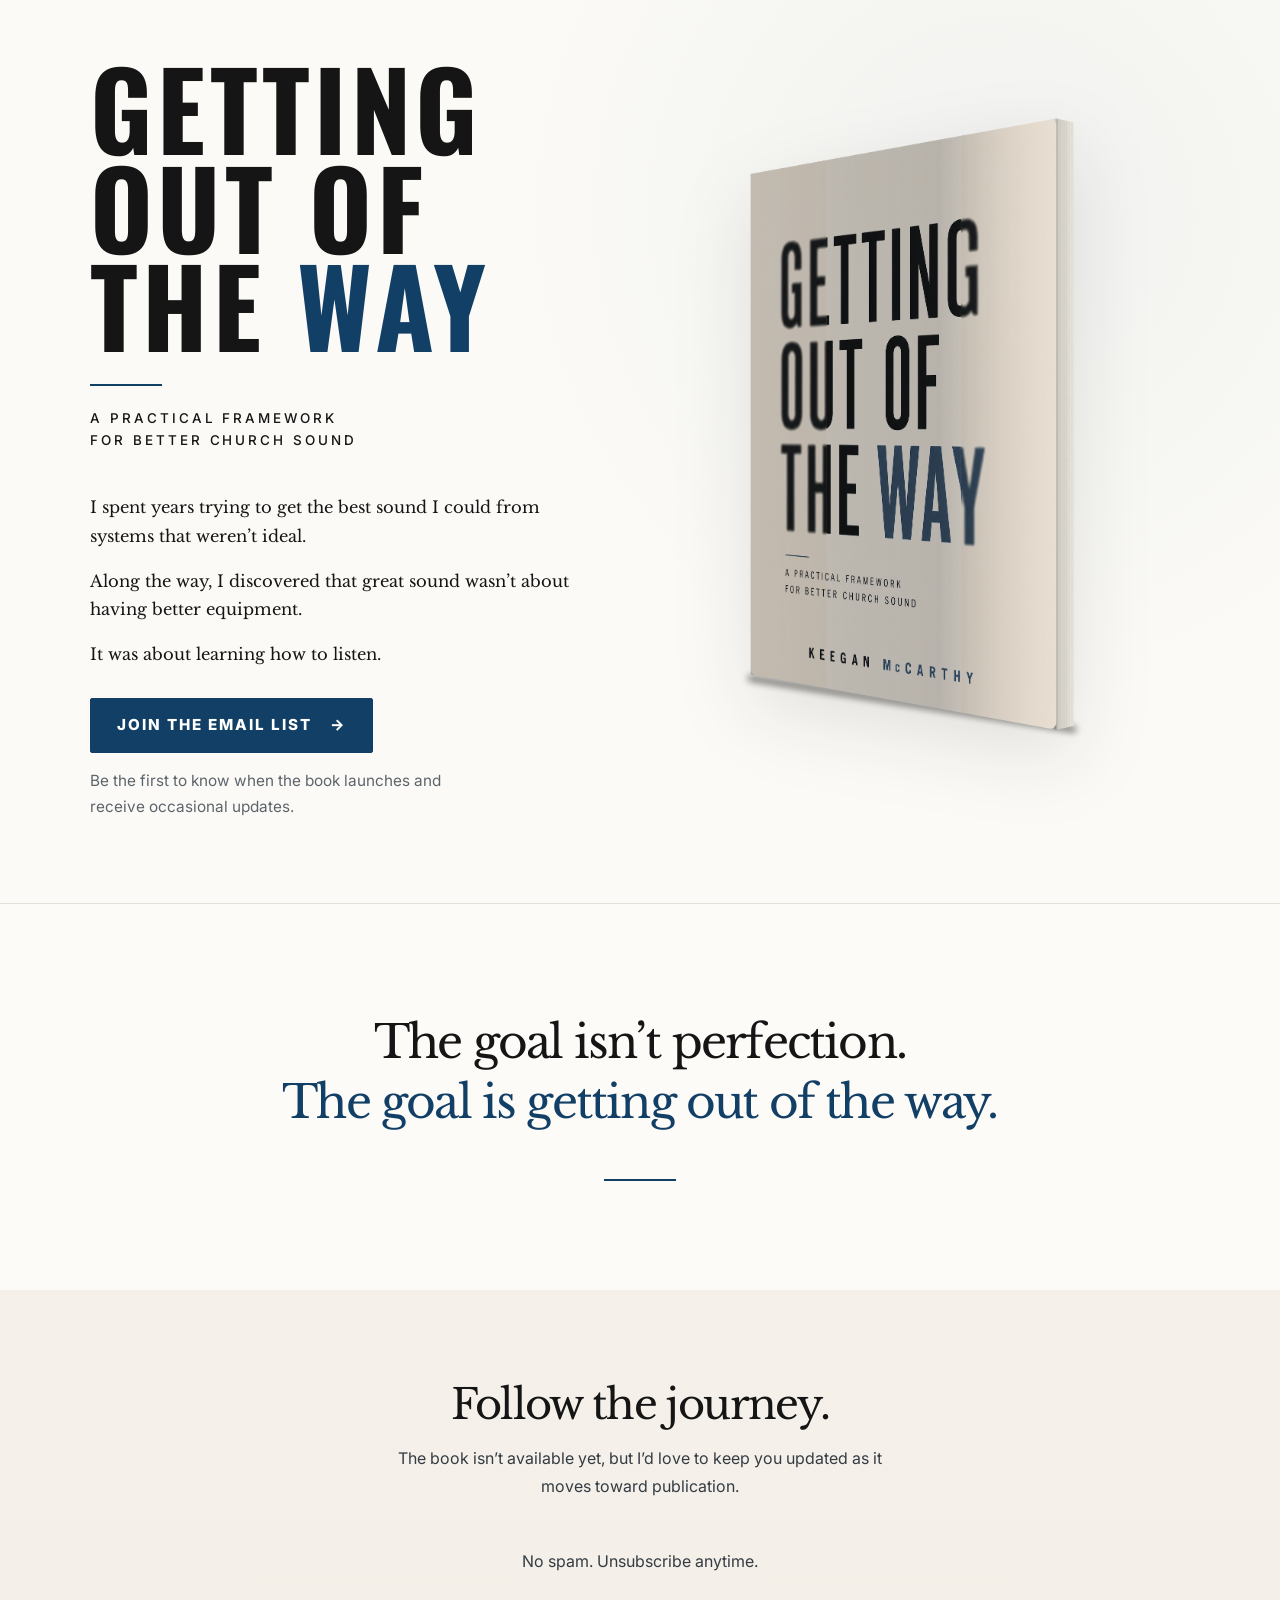
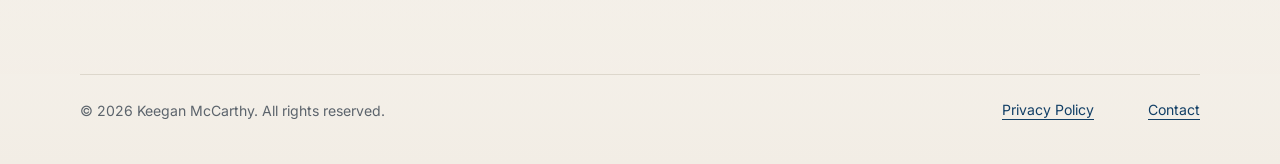
==== index.html @ 017b2c78 "new html" ====
<!DOCTYPE html>
<html lang="en">
<head>
  <meta charset="utf-8" />
  <meta name="viewport" content="width=device-width, initial-scale=1" />
  <title>Getting Out of the Way | Keegan McCarthy</title>
  <meta name="description" content="Getting Out of the Way is a practical framework for better church sound by Keegan McCarthy." />
  <meta property="og:title" content="Getting Out of the Way" />
  <meta property="og:description" content="Great sound wasn't about having better equipment. It was about learning how to listen." />
  <meta property="og:type" content="website" />
  <meta property="og:image" content="images/book.png" />
  <link rel="icon" href="images/book.png" />
  <link rel="preconnect" href="https://fonts.googleapis.com">
  <link rel="preconnect" href="https://fonts.gstatic.com" crossorigin>
  <link href="https://fonts.googleapis.com/css2?family=Inter:wght@400;500;600;700;800&family=Libre+Baskerville:ital,wght@0,400;0,700;1,400&family=Oswald:wght@500;600;700&display=swap" rel="stylesheet">
  <link rel="stylesheet" href="styles.css" />

  <!-- MailerLite Universal -->
  <script>
    (function(w,d,e,u,f,l,n){w[f]=w[f]||function(){(w[f].q=w[f].q||[])
    .push(arguments);},l=d.createElement(e),l.async=1,l.src=u,
    n=d.getElementsByTagName(e)[0],n.parentNode.insertBefore(l,n);})
    (window,document,'script','https://assets.mailerlite.com/js/universal.js','ml');
    ml('account', '2488984');
  </script>
  <!-- End MailerLite Universal -->
</head>

<body>
  <main>
    <section class="hero" aria-labelledby="site-title">
      <div class="hero-inner">
        <div class="hero-copy">
          <h1 id="site-title">
            Getting<br>
            Out of<br>
            the <span>Way</span>
          </h1>
          <div class="small-rule" aria-hidden="true"></div>
          <p class="subtitle">A practical framework<br>for better church sound</p>

          <div class="hero-story">
            <p>I spent years trying to get the best sound I could from systems that weren’t ideal.</p>
            <p>Along the way, I discovered that great sound wasn’t about having better equipment.</p>
            <p>It was about learning how to listen.</p>
          </div>

          <a class="button" href="#signup">Join the email list <span aria-hidden="true">→</span></a>
          <p class="button-note">Be the first to know when the book launches and receive occasional updates.</p>
        </div>

        <div class="hero-book">
          <img
            class="book"
            src="images/book.png"
            alt="Getting Out of the Way by Keegan McCarthy">
        </div>
      </div>
    </section>

    <section class="closing-idea" aria-labelledby="closing-title">
      <div class="closing-inner">
        <h2 id="closing-title">
          The goal isn’t perfection.<br>
          <span>The goal is getting out of the way.</span>
        </h2>
        <div class="center-rule" aria-hidden="true"></div>
      </div>
    </section>

    <section class="signup-section" id="signup" aria-labelledby="signup-title">
      <div class="signup-inner">
        <h2 id="signup-title">Follow the journey.</h2>
        <p>The book isn’t available yet, but I’d love to keep you updated as it moves toward publication.</p>

        <div class="signup-form">
          <div class="ml-embedded" data-form="kvaGo1"></div>
          <p class="signup-small">No spam. Unsubscribe anytime.</p>
        </div>
      </div>
    </section>
  </main>

  <footer class="site-footer">
    <p>&copy; 2026 Keegan McCarthy. All rights reserved.</p>
    <nav aria-label="Footer navigation">
      <a href="privacy-policy.html">Privacy Policy</a>
      <a href="mailto:hello@example.com">Contact</a>
    </nav>
  </footer>
</body>
</html>
---- styles.css ----
:root {
  --paper: #fbfaf6;
  --paper-deep: #f2ede5;
  --ink: #151515;
  --muted: #5c646c;
  --blue: #123f66;
  --blue-dark: #0b2f4f;
  --line: #d8d1c6;
}

* {
  box-sizing: border-box;
}

html {
  min-height: 100%;
  scroll-behavior: smooth;
}

body {
  margin: 0;
  min-height: 100%;
  color: var(--ink);
  background:
    radial-gradient(circle at 78% 12%, rgba(18, 63, 102, 0.045), transparent 32rem),
    linear-gradient(180deg, var(--paper) 0%, var(--paper) 72%, var(--paper-deep) 100%);
  font-family: "Inter", system-ui, -apple-system, BlinkMacSystemFont, "Segoe UI", sans-serif;
  line-height: 1.6;
}

img {
  display: block;
  max-width: 100%;
}

main {
  overflow: hidden;
}

/* Hero */

.hero {
  min-height: 92vh;
  display: flex;
  align-items: center;
  padding: clamp(34px, 4.5vw, 64px) 0 clamp(56px, 6.5vw, 92px);
}

.hero-inner {
  width: min(1100px, calc(100% - 56px));
  margin: 0 auto;
  display: grid;
  grid-template-columns: minmax(340px, 0.88fr) minmax(280px, 410px);
  align-items: center;
  gap: clamp(44px, 6.5vw, 94px);
}

.hero-copy {
  max-width: 540px;
}

.hero h1 {
  margin: 0;
  font-family: "Oswald", "Arial Narrow", Impact, sans-serif;
  font-size: clamp(4.55rem, 8.4vw, 7.35rem);
  font-weight: 700;
  line-height: 0.92;
  letter-spacing: 0.04em;
  text-transform: uppercase;
}

.hero h1 span {
  color: var(--blue);
}

.small-rule,
.center-rule {
  width: 72px;
  height: 2px;
  background: var(--blue);
}

.small-rule {
  margin: clamp(22px, 2.4vw, 30px) 0 22px;
}

.subtitle {
  margin: 0;
  color: var(--ink);
  font-size: clamp(0.84rem, 1.05vw, 1rem);
  font-weight: 500;
  letter-spacing: 0.22em;
  line-height: 1.6;
  text-transform: uppercase;
}

.hero-story {
  max-width: 500px;
  margin-top: clamp(28px, 3.4vw, 42px);
  font-family: "Libre Baskerville", Georgia, serif;
  font-size: clamp(1rem, 1.28vw, 1.18rem);
  line-height: 1.72;
}

.hero-story p {
  margin: 0 0 17px;
}

.hero-story p:last-child {
  margin-bottom: 0;
}

.button {
  width: fit-content;
  min-width: 280px;
  margin-top: clamp(22px, 2.4vw, 30px);
  display: inline-flex;
  align-items: center;
  justify-content: center;
  gap: 18px;
  padding: 14px 26px;
  background: var(--blue);
  color: #fff;
  border: 1px solid var(--blue);
  border-radius: 2px;
  font-size: 0.95rem;
  font-weight: 800;
  letter-spacing: 0.13em;
  text-decoration: none;
  text-transform: uppercase;
  transition: background 0.18s ease, color 0.18s ease, transform 0.18s ease;
}

.button:hover {
  background: var(--blue-dark);
  transform: translateY(-1px);
}

.button-note {
  max-width: 390px;
  margin: 15px 0 0;
  color: var(--muted);
  font-size: 0.96rem;
  line-height: 1.7;
}

.hero-book {
  justify-self: center;
  align-self: center;
  width: min(36vw, 390px);
  transform: translateY(-10px);
}

.book {
  width: 100%;
  height: auto;
  filter: drop-shadow(0 28px 38px rgba(20, 20, 20, 0.105));
  transition: transform 0.45s ease, filter 0.45s ease;
}

.book:hover {
  transform: translateY(-4px);
  filter: drop-shadow(0 34px 46px rgba(20, 20, 20, 0.13));
}

/* Closing Idea */

.closing-idea {
  padding: clamp(74px, 8.5vw, 120px) 24px clamp(74px, 8.5vw, 112px);
  border-top: 1px solid rgba(216, 209, 198, 0.65);
  background: rgba(255, 255, 255, 0.18);
}

.closing-inner {
  width: min(920px, 100%);
  margin: 0 auto;
  text-align: center;
}

.closing-idea h2 {
  margin: 0;
  font-family: "Libre Baskerville", Georgia, serif;
  font-size: clamp(1.95rem, 3.55vw, 3.2rem);
  font-weight: 400;
  line-height: 1.32;
  letter-spacing: -0.04em;
}

.closing-idea h2 span {
  color: var(--blue);
}

.closing-idea .center-rule {
  margin: clamp(32px, 4vw, 46px) auto 0;
}

/* Signup Section */

.signup-section {
  padding: clamp(58px, 7vw, 92px) 24px clamp(44px, 6vw, 72px);
  background: linear-gradient(180deg, rgba(243, 238, 230, 0.78), rgba(243, 238, 230, 0.48));
}

.signup-inner {
  width: min(660px, 100%);
  margin: 0 auto;
  text-align: center;
}

.signup-section h2 {
  margin: 0 0 14px;
  font-family: "Libre Baskerville", Georgia, serif;
  font-size: clamp(2rem, 3.25vw, 2.75rem);
  font-weight: 400;
  line-height: 1.25;
  letter-spacing: -0.04em;
}

.signup-section p {
  max-width: 500px;
  margin: 0 auto 26px;
  color: #333b43;
  font-size: clamp(1rem, 1.25vw, 1.08rem);
  line-height: 1.72;
}

/* Signup Form */

.signup-form {
  max-width: 620px;
  margin: 3rem auto 0;
}

.signup-form form {
  display: flex;
  flex-direction: column;
  gap: 0;
}

.signup-form input[type="email"] {
  width: 100%;
  height: 68px;
  padding: 0 1.5rem;
  font-family: "Inter", sans-serif;
  font-size: 1.15rem;
  color: #1a1a1a;
  background: #fff;
  border: 1px solid #d7d2ca;
  border-bottom: none;
  border-radius: 8px 8px 0 0;
  outline: none;
  transition: border-color 0.2s ease, box-shadow 0.2s ease;
}

.signup-form input[type="email"]::placeholder {
  color: #9a9a9a;
}

.signup-form input[type="email"]:focus {
  border-color: var(--blue);
  box-shadow: 0 0 0 3px rgba(18, 63, 102, 0.12);
}

.signup-form button {
  width: 100%;
  height: 64px;
  background: var(--blue);
  color: #fff;
  border: 1px solid var(--blue);
  border-radius: 0 0 8px 8px;
  font-family: "Inter", sans-serif;
  font-size: 1.05rem;
  font-weight: 700;
  letter-spacing: 0.02em;
  cursor: pointer;
  transition: background 0.2s ease, border-color 0.2s ease, transform 0.15s ease;
}

.signup-form button:hover {
  background: var(--blue-dark);
  border-color: var(--blue-dark);
  transform: translateY(-1px);
}

.signup-form button:active {
  transform: translateY(0);
}

.signup-small {
  margin-top: 1.4rem;
  font-family: "Inter", sans-serif;
  font-size: 0.95rem;
  color: var(--muted);
  text-align: center;
}

/* Footer */

.site-footer {
  width: min(1120px, calc(100% - 48px));
  margin: 0 auto;
  padding: 24px 0 42px;
  display: flex;
  justify-content: space-between;
  gap: 28px;
  border-top: 1px solid rgba(216, 209, 198, 0.8);
  color: var(--muted);
}

.site-footer p {
  margin: 0;
  font-size: 0.88rem;
  line-height: 1.65;
}

.site-footer nav {
  display: flex;
  gap: clamp(24px, 5vw, 54px);
  align-items: center;
}

.site-footer a {
  color: var(--blue);
  font-size: 0.88rem;
  text-underline-offset: 4px;
}

.site-footer a:hover {
  color: var(--blue-dark);
}

/* Privacy Policy */

.policy-page {
  padding: clamp(50px, 8vw, 96px) 24px;
}

.policy-content {
  width: min(720px, 100%);
  margin: 0 auto;
}

.policy-content h1 {
  font-family: "Libre Baskerville", Georgia, serif;
  font-weight: 400;
  font-size: clamp(2.4rem, 5vw, 4rem);
  letter-spacing: -0.05em;
}

.policy-content p {
  color: #252b31;
  font-size: 1rem;
  line-height: 1.78;
}

.policy-content a {
  color: var(--blue);
}

/* Responsive */

@media (max-width: 900px) {
  .hero {
    min-height: auto;
    align-items: start;
    padding-bottom: 70px;
  }

  .hero-inner {
    grid-template-columns: 1fr;
    gap: 38px;
  }

  .hero-book {
    justify-self: start;
    width: min(72vw, 360px);
    order: -1;
    transform: none;
  }

  .hero h1 {
    font-size: clamp(4rem, 14vw, 6.2rem);
  }

  .hero-story {
    max-width: 620px;
  }

  .button {
    min-width: 260px;
  }
}

@media (max-width: 680px) {
  .hero-inner,
  .site-footer {
    width: min(100% - 32px, 620px);
  }

  .hero {
    padding-top: 30px;
    padding-bottom: 62px;
  }

  .hero h1 {
    letter-spacing: 0.025em;
  }

  .subtitle {
    letter-spacing: 0.17em;
  }

  .hero-story {
    font-size: 1rem;
    line-height: 1.68;
  }

  .button {
    width: 100%;
    min-width: 0;
  }

  .button-note {
    max-width: none;
  }

  .closing-idea,
  .signup-section {
    padding-left: 18px;
    padding-right: 18px;
  }

  .signup-form {
    max-width: 100%;
  }

  .signup-form input[type="email"] {
    height: 64px;
    font-size: 1rem;
  }

  .signup-form button {
    height: 62px;
    font-size: 0.98rem;
  }

  .site-footer {
    flex-direction: column;
    gap: 16px;
  }

  .site-footer nav {
    justify-content: flex-start;
  }
}

.signup-form button:disabled {
  opacity: 0.75;
  cursor: wait;
}

.signup-success {
  padding: 2rem;
  background: #fff;
  border: 1px solid #d7d2ca;
  border-radius: 8px;
}

.signup-success h3 {
  margin: 0 0 0.75rem;
  font-family: "Libre Baskerville", Georgia, serif;
  font-size: 1.6rem;
  font-weight: 400;
  color: var(--blue);
}

.signup-success p {
  margin: 0;
  color: var(--muted);
}
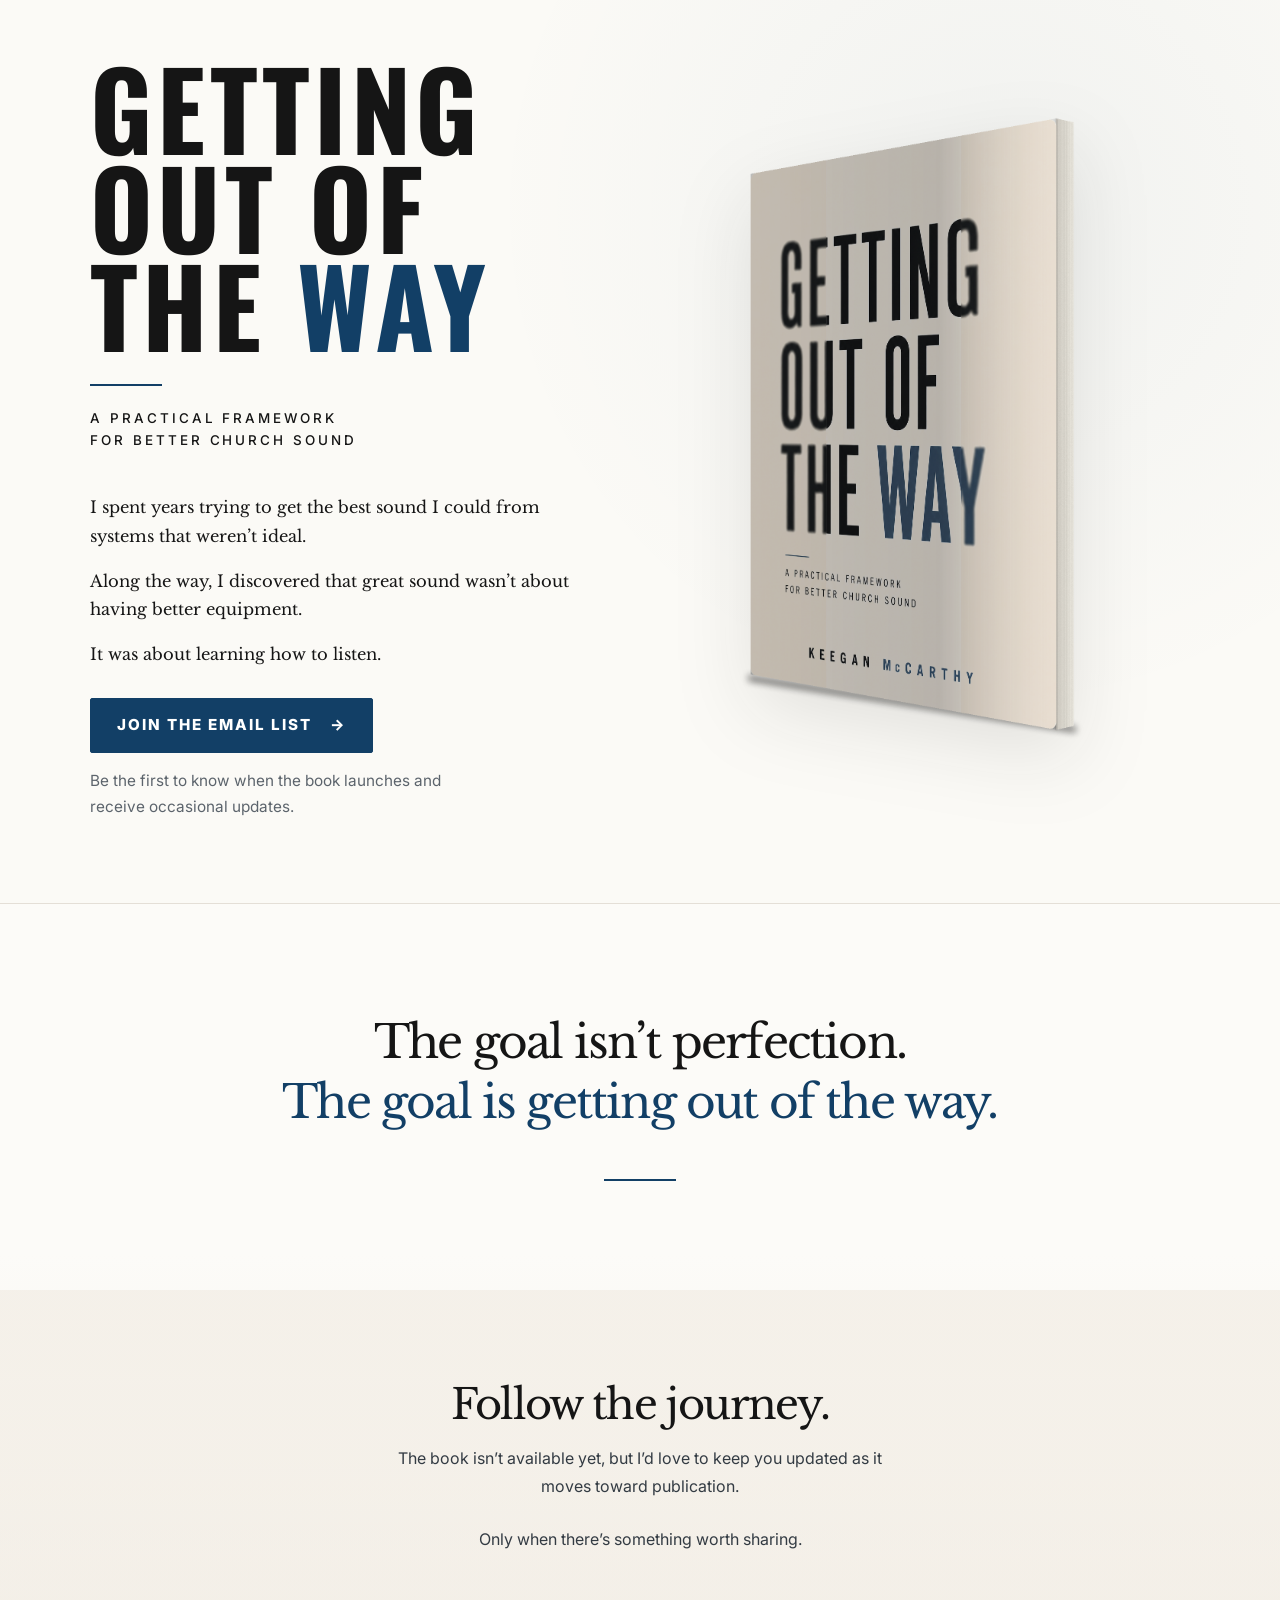
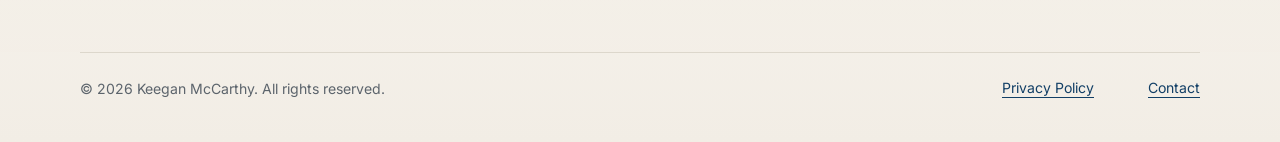
==== commit 3d3ddd6a: "new form text below" ====
--- a/index.html
+++ b/index.html
@@ -75,7 +75,7 @@
 
         <div class="signup-form">
           <div class="ml-embedded" data-form="kvaGo1"></div>
-          <p class="signup-small">No spam. Unsubscribe anytime.</p>
+          <p class="signup-small">Only when there’s something worth sharing.</p>
         </div>
       </div>
     </section>
--- a/styles.css
+++ b/styles.css
@@ -477,4 +477,49 @@
 .signup-success p {
   margin: 0;
   color: var(--muted);
+}
+
+/* Clean up MailerLite embed */
+.signup-form .ml-form-embedWrapper {
+  background: transparent !important;
+  padding: 0 !important;
+  max-width: 100% !important;
+  box-shadow: none !important;
+}
+
+.signup-form .ml-form-embedContent {
+  display: none !important;
+}
+
+.signup-form .ml-form-formContent {
+  margin: 0 !important;
+}
+
+.signup-form .ml-form-fieldRow {
+  margin: 0 !important;
+}
+
+.signup-form input {
+  height: 68px !important;
+  border-radius: 8px 8px 0 0 !important;
+  border: 1px solid #d7d2ca !important;
+  border-bottom: none !important;
+  font-size: 1.15rem !important;
+}
+
+.signup-form .ml-form-embedSubmit {
+  margin: 0 !important;
+}
+
+.signup-form .ml-form-embedSubmit button {
+  height: 64px !important;
+  border-radius: 0 0 8px 8px !important;
+  background: #123f66 !important;
+  border-color: #123f66 !important;
+  font-weight: 700 !important;
+}
+
+.signup-form {
+  max-width: 720px;
+  margin: 0 auto;
 }
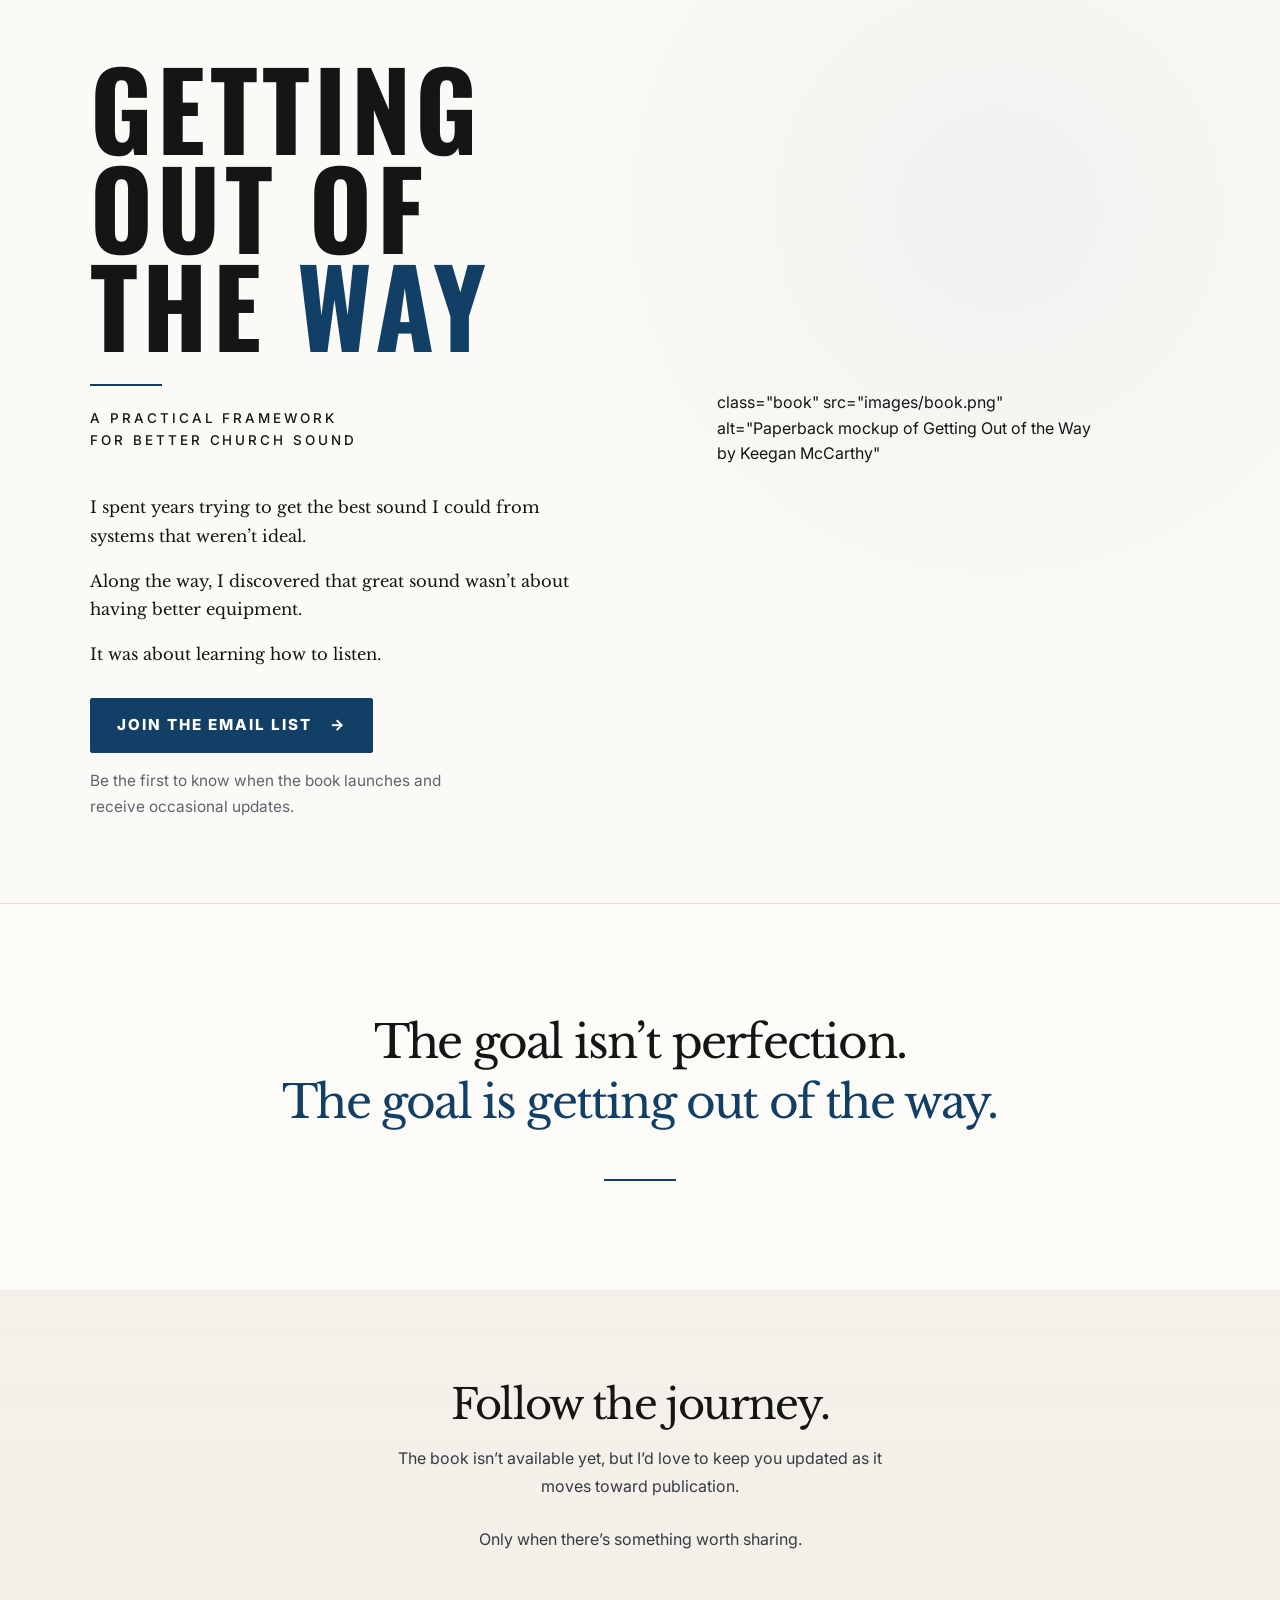
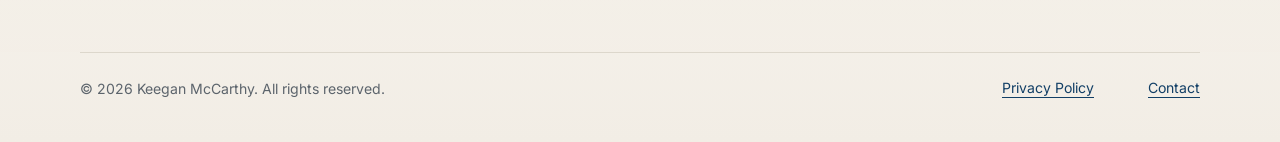
==== commit 04f68da7: "SEO improvements" ====
--- a/index.html
+++ b/index.html
@@ -3,13 +3,45 @@
 <head>
   <meta charset="utf-8" />
   <meta name="viewport" content="width=device-width, initial-scale=1" />
-  <title>Getting Out of the Way | Keegan McCarthy</title>
-  <meta name="description" content="Getting Out of the Way is a practical framework for better church sound by Keegan McCarthy." />
+
+  <title>Getting Out of the Way | A Practical Framework for Better Church Sound</title>
+  <meta name="description" content="Getting Out of the Way by Keegan McCarthy is a practical book for church sound volunteers, worship leaders, and production teams learning how to listen and mix with clarity." />
+
+  <link rel="canonical" href="https://gettingoutofthewaybook.com/" />
+
+  <meta property="og:site_name" content="Getting Out of the Way" />
   <meta property="og:title" content="Getting Out of the Way" />
-  <meta property="og:description" content="Great sound wasn't about having better equipment. It was about learning how to listen." />
-  <meta property="og:type" content="website" />
-  <meta property="og:image" content="images/book.png" />
+  <meta property="og:description" content="A practical framework for better church sound—built around learning how to listen." />
+  <meta property="og:type" content="book" />
+  <meta property="og:url" content="https://gettingoutofthewaybook.com/" />
+  <meta property="og:image" content="https://gettingoutofthewaybook.com/images/book.png" />
+  <meta property="og:image:alt" content="Cover of Getting Out of the Way by Keegan McCarthy" />
+
+  <meta name="twitter:card" content="summary_large_image" />
+  <meta name="twitter:title" content="Getting Out of the Way" />
+  <meta name="twitter:description" content="A practical framework for better church sound—built around learning how to listen." />
+  <meta name="twitter:image" content="https://gettingoutofthewaybook.com/images/book.png" />
+
   <link rel="icon" href="images/book.png" />
+
+  <script type="application/ld+json">
+  {
+    "@context": "https://schema.org",
+    "@type": "Book",
+    "name": "Getting Out of the Way",
+    "subtitle": "A Practical Framework for Better Church Sound",
+    "author": {
+      "@type": "Person",
+      "name": "Keegan McCarthy"
+    },
+    "description": "Getting Out of the Way is a practical framework for church sound volunteers, worship leaders, and production teams learning how to listen, mix with clarity, and serve their church with better sound.",
+    "url": "https://gettingoutofthewaybook.com/",
+    "image": "https://gettingoutofthewaybook.com/images/book.png",
+    "inLanguage": "en",
+    "bookFormat": "https://schema.org/Paperback"
+  }
+  </script>
+
   <link rel="preconnect" href="https://fonts.googleapis.com">
   <link rel="preconnect" href="https://fonts.gstatic.com" crossorigin>
   <link href="https://fonts.googleapis.com/css2?family=Inter:wght@400;500;600;700;800&family=Libre+Baskerville:ital,wght@0,400;0,700;1,400&family=Oswald:wght@500;600;700&display=swap" rel="stylesheet">
@@ -50,10 +82,10 @@
         </div>
 
         <div class="hero-book">
-          <img
+          <img>
             class="book"
             src="images/book.png"
-            alt="Getting Out of the Way by Keegan McCarthy">
+            alt="Paperback mockup of Getting Out of the Way by Keegan McCarthy"
         </div>
       </div>
     </section>
--- a/styles.css
+++ b/styles.css
@@ -154,13 +154,11 @@
 .book {
   width: 100%;
   height: auto;
-  filter: drop-shadow(0 28px 38px rgba(20, 20, 20, 0.105));
-  transition: transform 0.45s ease, filter 0.45s ease;
-}
-
-.book:hover {
-  transform: translateY(-4px);
-  filter: drop-shadow(0 34px 46px rgba(20, 20, 20, 0.13));
+  transition: transform 0.45s ease;
+}
+
+.hero-book:hover .book {
+  transform: translateY(-8px);
 }
 
 /* Closing Idea */
@@ -480,6 +478,7 @@
 }
 
 /* Clean up MailerLite embed */
+
 .signup-form .ml-form-embedWrapper {
   background: transparent !important;
   padding: 0 !important;
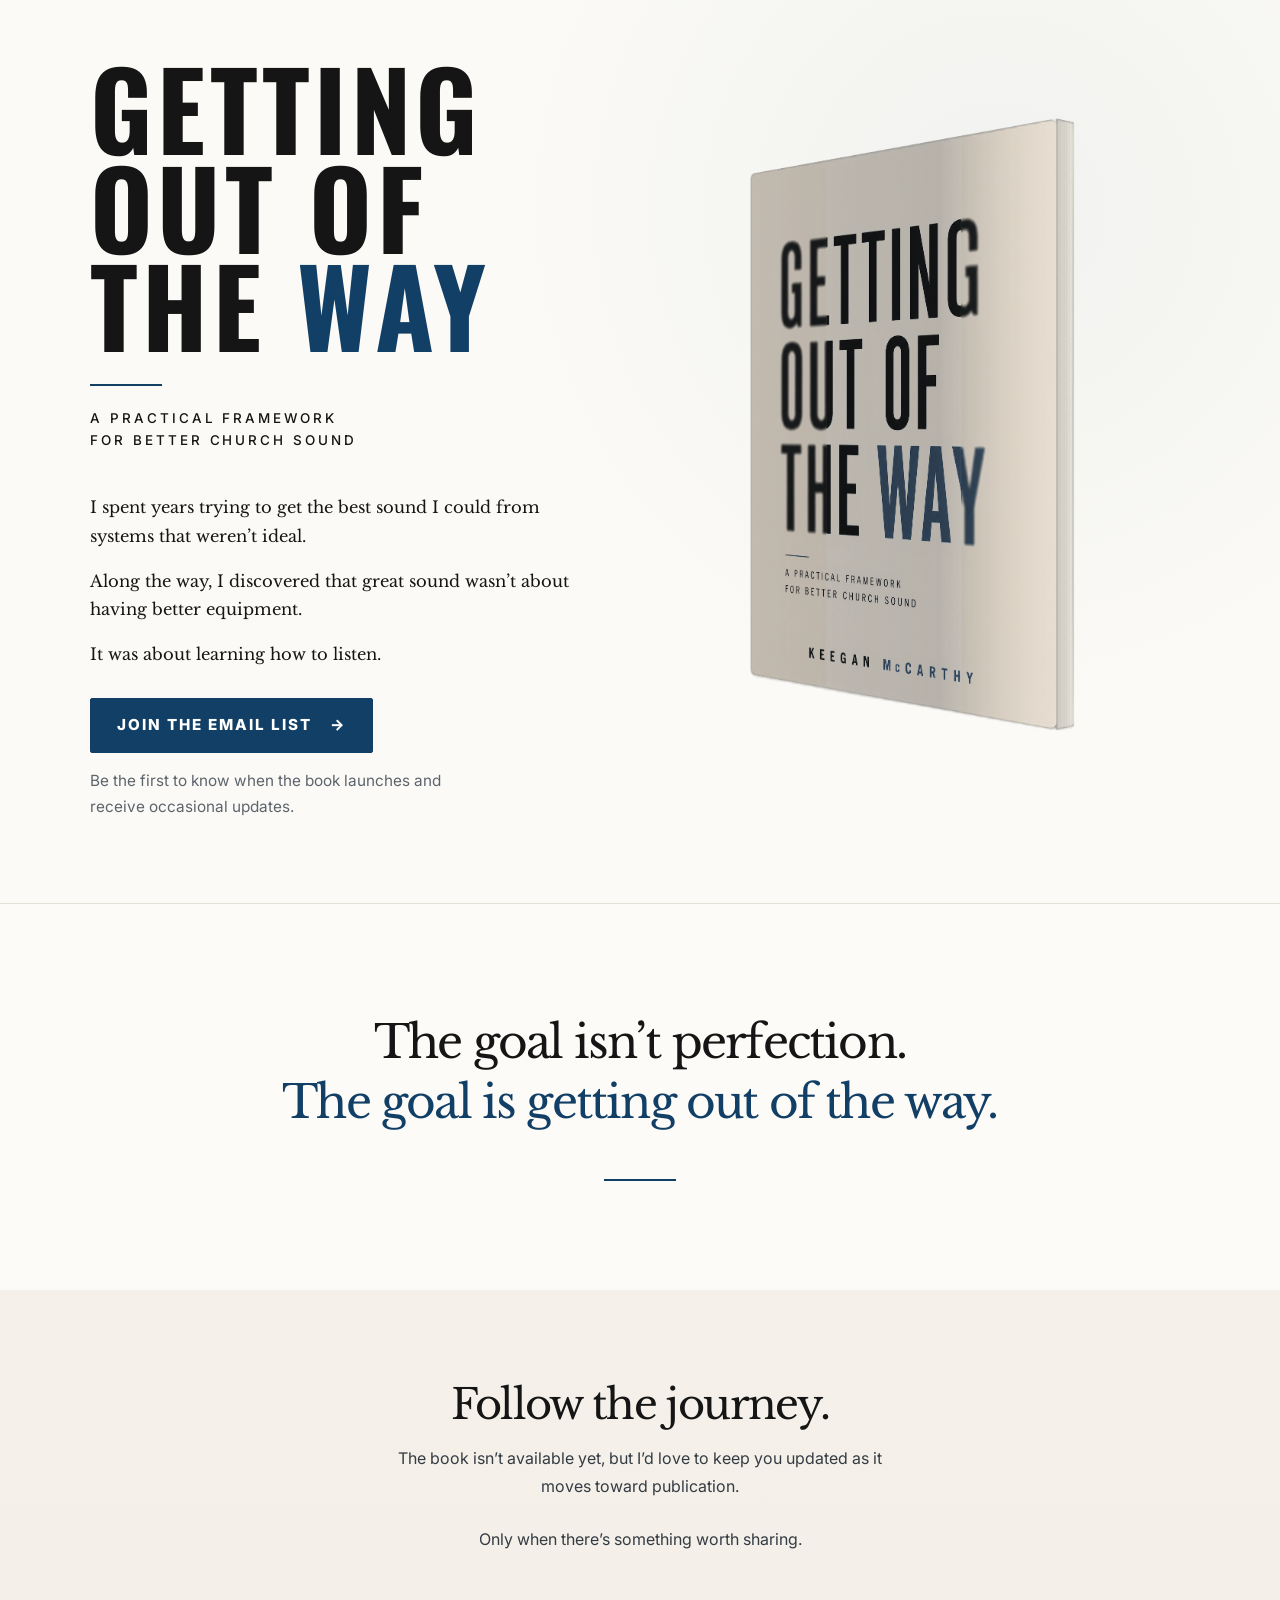
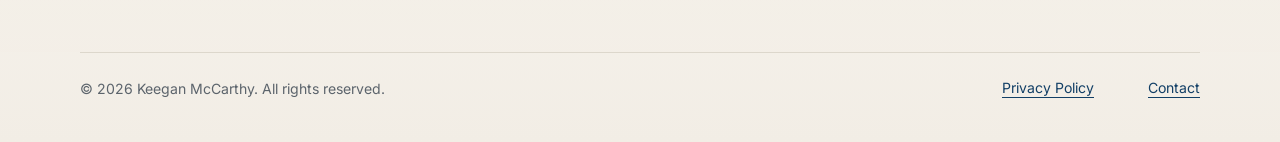
==== commit 419b2744: "image" ====
--- a/index.html
+++ b/index.html
@@ -82,10 +82,10 @@
         </div>
 
         <div class="hero-book">
-          <img>
+          <img
             class="book"
             src="images/book.png"
-            alt="Paperback mockup of Getting Out of the Way by Keegan McCarthy"
+            alt="Paperback mockup of Getting Out of the Way by Keegan McCarthy">
         </div>
       </div>
     </section>
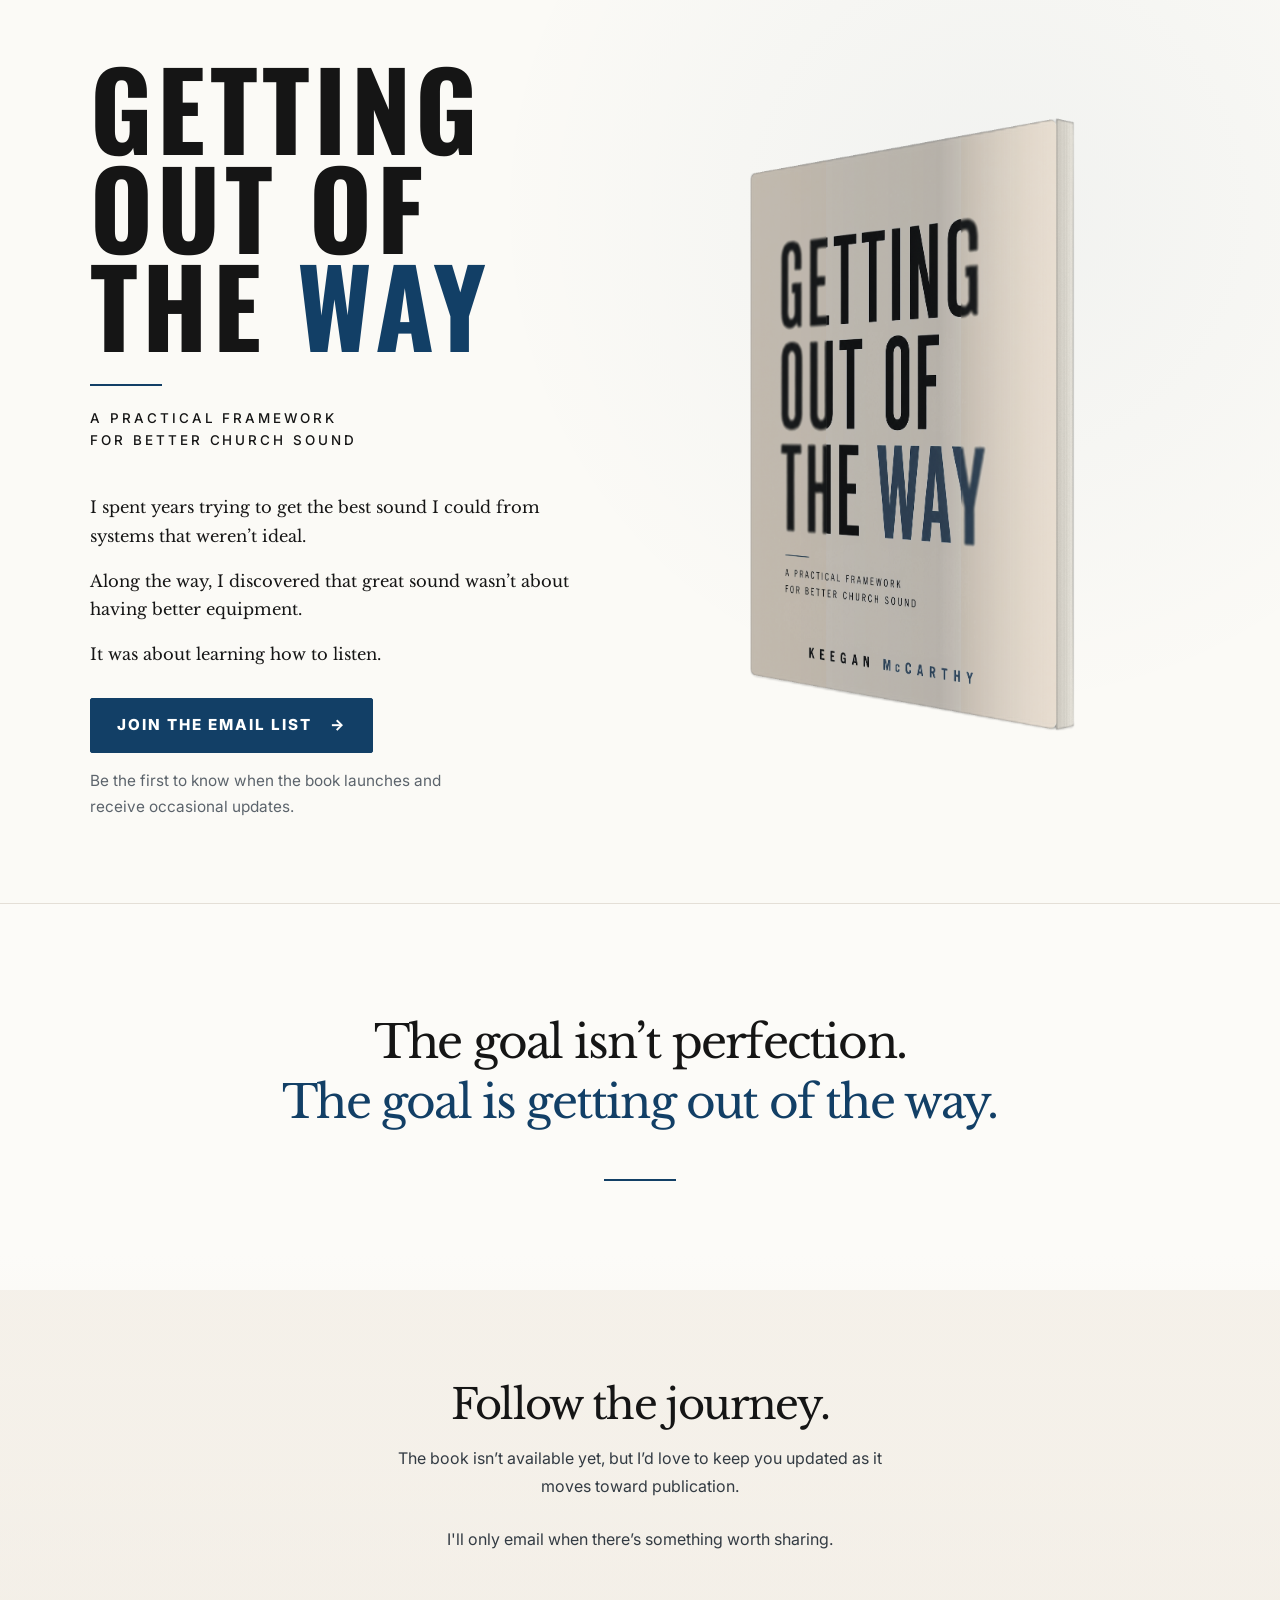
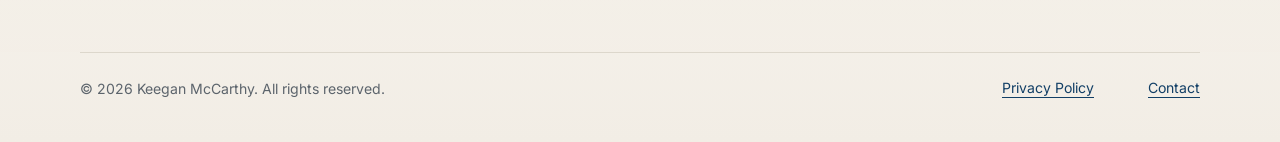
==== commit d2c232b6: "editing email disclaimer" ====
--- a/index.html
+++ b/index.html
@@ -107,7 +107,7 @@
 
         <div class="signup-form">
           <div class="ml-embedded" data-form="kvaGo1"></div>
-          <p class="signup-small">Only when there’s something worth sharing.</p>
+          <p class="signup-small">I'll only email when there’s something worth sharing.</p>
         </div>
       </div>
     </section>
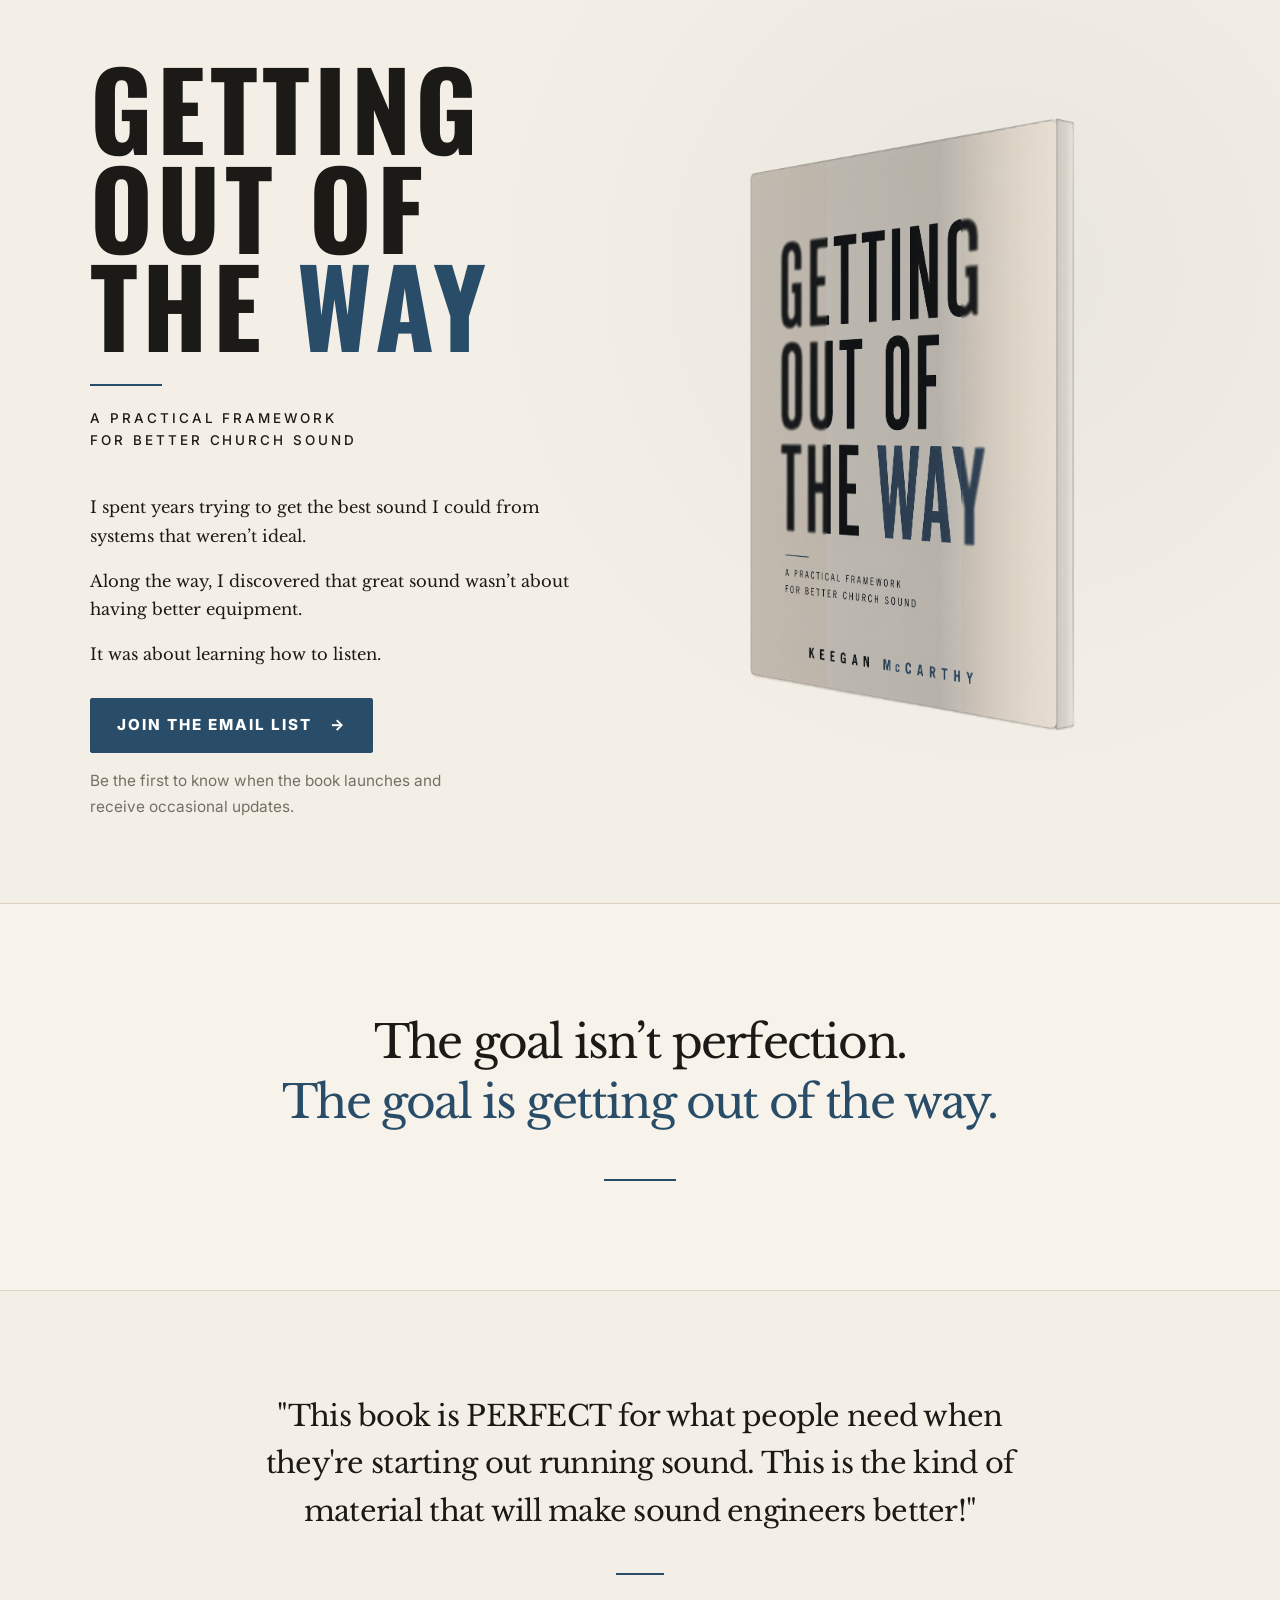
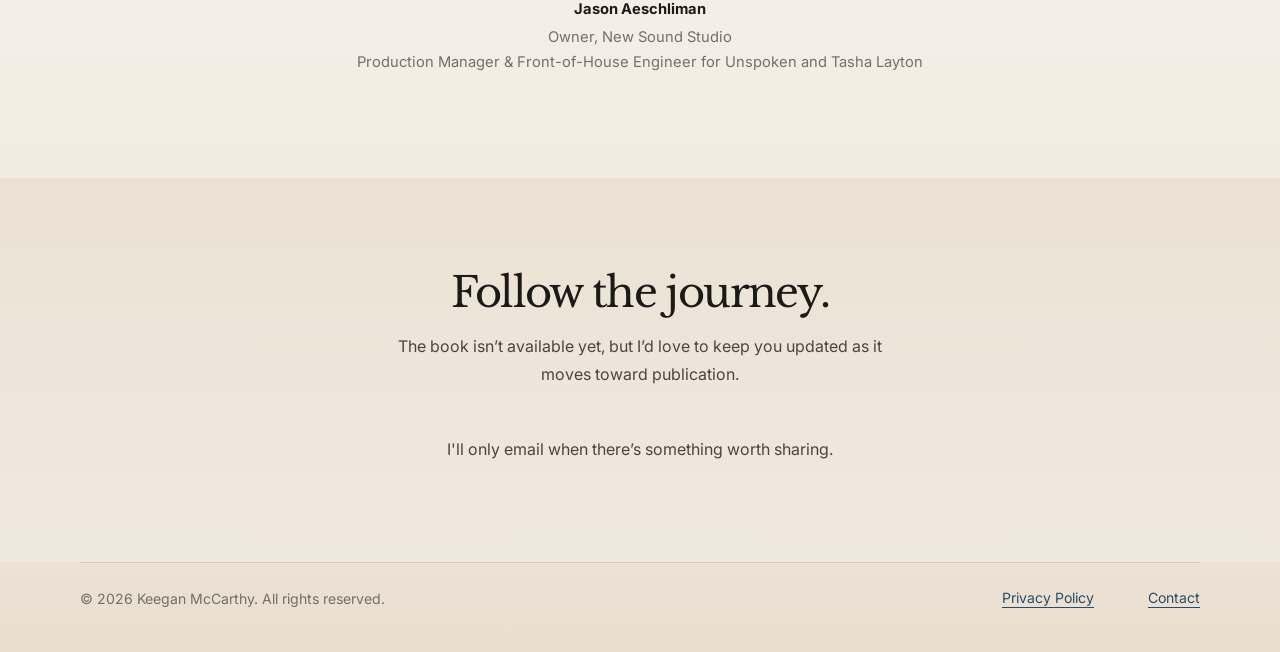
==== commit ad34e37c: "add testimonial section" ====
--- a/index.html
+++ b/index.html
@@ -100,6 +100,19 @@
       </div>
     </section>
 
+    <section class="testimonial-section" aria-label="Endorsement">
+      <figure class="testimonial">
+        <blockquote>
+          <p>&quot;This book is PERFECT for what people need when they're starting out running sound. This is the kind of material that will make sound engineers better!&quot;</p>
+        </blockquote>
+        <figcaption>
+          <cite>Jason Aeschliman</cite>
+          <span>Owner, New Sound Studio</span>
+          <span>Production Manager &amp; Front-of-House Engineer for Unspoken and Tasha Layton</span>
+        </figcaption>
+      </figure>
+    </section>
+
     <section class="signup-section" id="signup" aria-labelledby="signup-title">
       <div class="signup-inner">
         <h2 id="signup-title">Follow the journey.</h2>
@@ -121,4 +134,4 @@
     </nav>
   </footer>
 </body>
-</html>+</html>
--- a/styles.css
+++ b/styles.css
@@ -1,11 +1,11 @@
 :root {
-  --paper: #fbfaf6;
-  --paper-deep: #f2ede5;
-  --ink: #151515;
-  --muted: #5c646c;
-  --blue: #123f66;
-  --blue-dark: #0b2f4f;
-  --line: #d8d1c6;
+  --paper: #f4efe6;
+  --paper-deep: #e9dfd1;
+  --ink: #1c1a17;
+  --muted: #756f66;
+  --blue: #294d68;
+  --blue-dark: #1f3b50;
+  --line: #d6c7b5;
 }
 
 * {
@@ -22,7 +22,7 @@
   min-height: 100%;
   color: var(--ink);
   background:
-    radial-gradient(circle at 78% 12%, rgba(18, 63, 102, 0.045), transparent 32rem),
+    radial-gradient(circle at 78% 12%, rgba(41, 77, 104, 0.055), transparent 32rem),
     linear-gradient(180deg, var(--paper) 0%, var(--paper) 72%, var(--paper-deep) 100%);
   font-family: "Inter", system-ui, -apple-system, BlinkMacSystemFont, "Segoe UI", sans-serif;
   line-height: 1.6;
@@ -165,8 +165,8 @@
 
 .closing-idea {
   padding: clamp(74px, 8.5vw, 120px) 24px clamp(74px, 8.5vw, 112px);
-  border-top: 1px solid rgba(216, 209, 198, 0.65);
-  background: rgba(255, 255, 255, 0.18);
+  border-top: 1px solid rgba(214, 199, 181, 0.72);
+  background: rgba(255, 252, 247, 0.24);
 }
 
 .closing-inner {
@@ -192,11 +192,65 @@
   margin: clamp(32px, 4vw, 46px) auto 0;
 }
 
+/* Testimonial */
+
+.testimonial-section {
+  padding: clamp(64px, 8vw, 104px) 24px;
+  border-top: 1px solid rgba(214, 199, 181, 0.72);
+}
+
+.testimonial {
+  width: min(780px, 100%);
+  margin: 0 auto;
+  text-align: center;
+}
+
+.testimonial blockquote {
+  margin: 0;
+}
+
+.testimonial blockquote p {
+  margin: 0;
+  font-family: "Libre Baskerville", Georgia, serif;
+  font-size: clamp(1.3rem, 2.25vw, 1.85rem);
+  font-weight: 400;
+  line-height: 1.65;
+  letter-spacing: -0.025em;
+}
+
+.testimonial figcaption {
+  margin-top: clamp(28px, 3.5vw, 38px);
+  color: var(--muted);
+  font-size: 0.92rem;
+  line-height: 1.7;
+}
+
+.testimonial figcaption::before {
+  content: "";
+  display: block;
+  width: 48px;
+  height: 2px;
+  margin: 0 auto 22px;
+  background: var(--blue);
+}
+
+.testimonial cite,
+.testimonial figcaption span {
+  display: block;
+}
+
+.testimonial cite {
+  margin-bottom: 3px;
+  color: var(--ink);
+  font-style: normal;
+  font-weight: 700;
+}
+
 /* Signup Section */
 
 .signup-section {
   padding: clamp(58px, 7vw, 92px) 24px clamp(44px, 6vw, 72px);
-  background: linear-gradient(180deg, rgba(243, 238, 230, 0.78), rgba(243, 238, 230, 0.48));
+  background: linear-gradient(180deg, rgba(233, 223, 209, 0.82), rgba(244, 239, 230, 0.52));
 }
 
 .signup-inner {
@@ -217,7 +271,7 @@
 .signup-section p {
   max-width: 500px;
   margin: 0 auto 26px;
-  color: #333b43;
+  color: #4b453e;
   font-size: clamp(1rem, 1.25vw, 1.08rem);
   line-height: 1.72;
 }
@@ -241,9 +295,9 @@
   padding: 0 1.5rem;
   font-family: "Inter", sans-serif;
   font-size: 1.15rem;
-  color: #1a1a1a;
-  background: #fff;
-  border: 1px solid #d7d2ca;
+  color: var(--ink);
+  background: #fffcf7;
+  border: 1px solid var(--line);
   border-bottom: none;
   border-radius: 8px 8px 0 0;
   outline: none;
@@ -251,12 +305,12 @@
 }
 
 .signup-form input[type="email"]::placeholder {
-  color: #9a9a9a;
+  color: #91887d;
 }
 
 .signup-form input[type="email"]:focus {
   border-color: var(--blue);
-  box-shadow: 0 0 0 3px rgba(18, 63, 102, 0.12);
+  box-shadow: 0 0 0 3px rgba(41, 77, 104, 0.14);
 }
 
 .signup-form button {
@@ -301,7 +355,7 @@
   display: flex;
   justify-content: space-between;
   gap: 28px;
-  border-top: 1px solid rgba(216, 209, 198, 0.8);
+  border-top: 1px solid rgba(214, 199, 181, 0.86);
   color: var(--muted);
 }
 
@@ -346,7 +400,7 @@
 }
 
 .policy-content p {
-  color: #252b31;
+  color: #3d3934;
   font-size: 1rem;
   line-height: 1.78;
 }
@@ -423,11 +477,16 @@
   }
 
   .closing-idea,
+  .testimonial-section,
   .signup-section {
     padding-left: 18px;
     padding-right: 18px;
   }
 
+  .testimonial blockquote p {
+    line-height: 1.55;
+  }
+
   .signup-form {
     max-width: 100%;
   }
@@ -459,8 +518,8 @@
 
 .signup-success {
   padding: 2rem;
-  background: #fff;
-  border: 1px solid #d7d2ca;
+  background: #fffcf7;
+  border: 1px solid var(--line);
   border-radius: 8px;
 }
 
@@ -501,7 +560,7 @@
 .signup-form input {
   height: 68px !important;
   border-radius: 8px 8px 0 0 !important;
-  border: 1px solid #d7d2ca !important;
+  border: 1px solid var(--line) !important;
   border-bottom: none !important;
   font-size: 1.15rem !important;
 }
@@ -513,12 +572,7 @@
 .signup-form .ml-form-embedSubmit button {
   height: 64px !important;
   border-radius: 0 0 8px 8px !important;
-  background: #123f66 !important;
-  border-color: #123f66 !important;
+  background: var(--blue) !important;
+  border-color: var(--blue) !important;
   font-weight: 700 !important;
 }
-
-.signup-form {
-  max-width: 720px;
-  margin: 0 auto;
-}
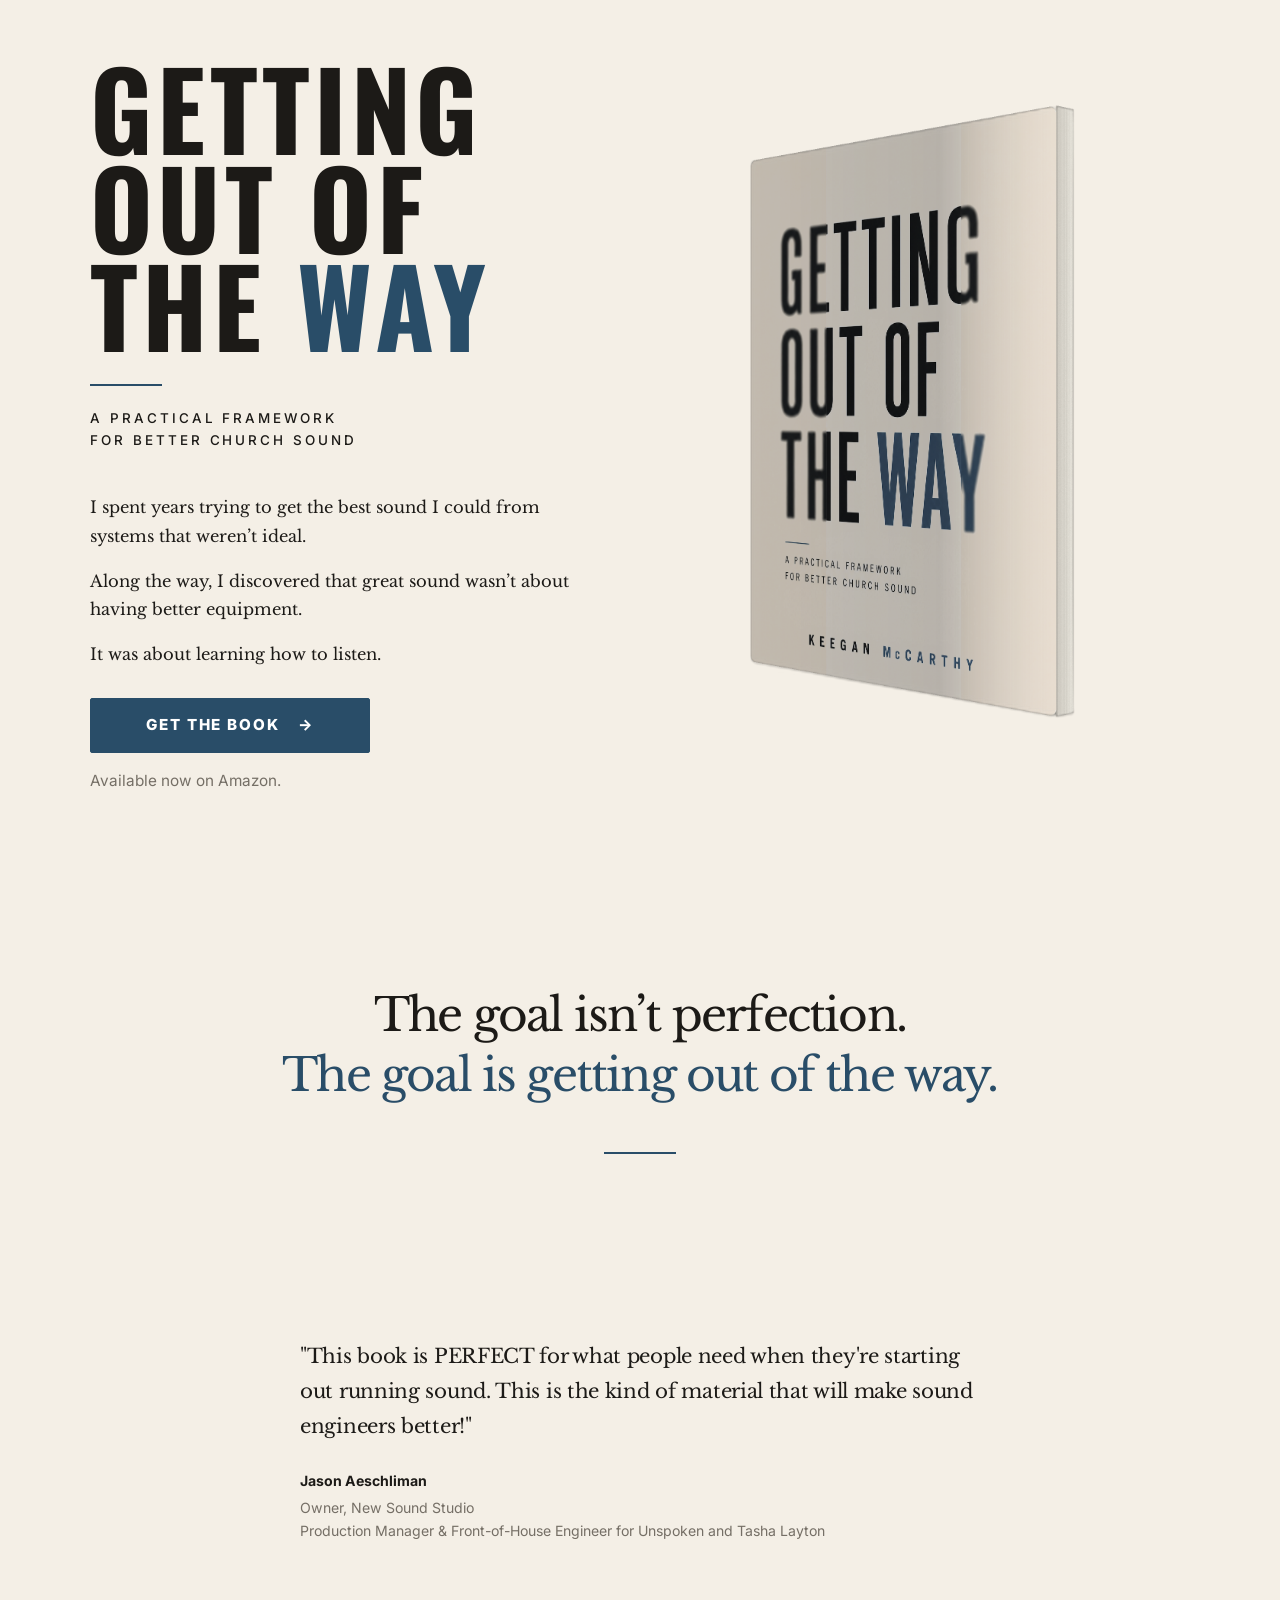
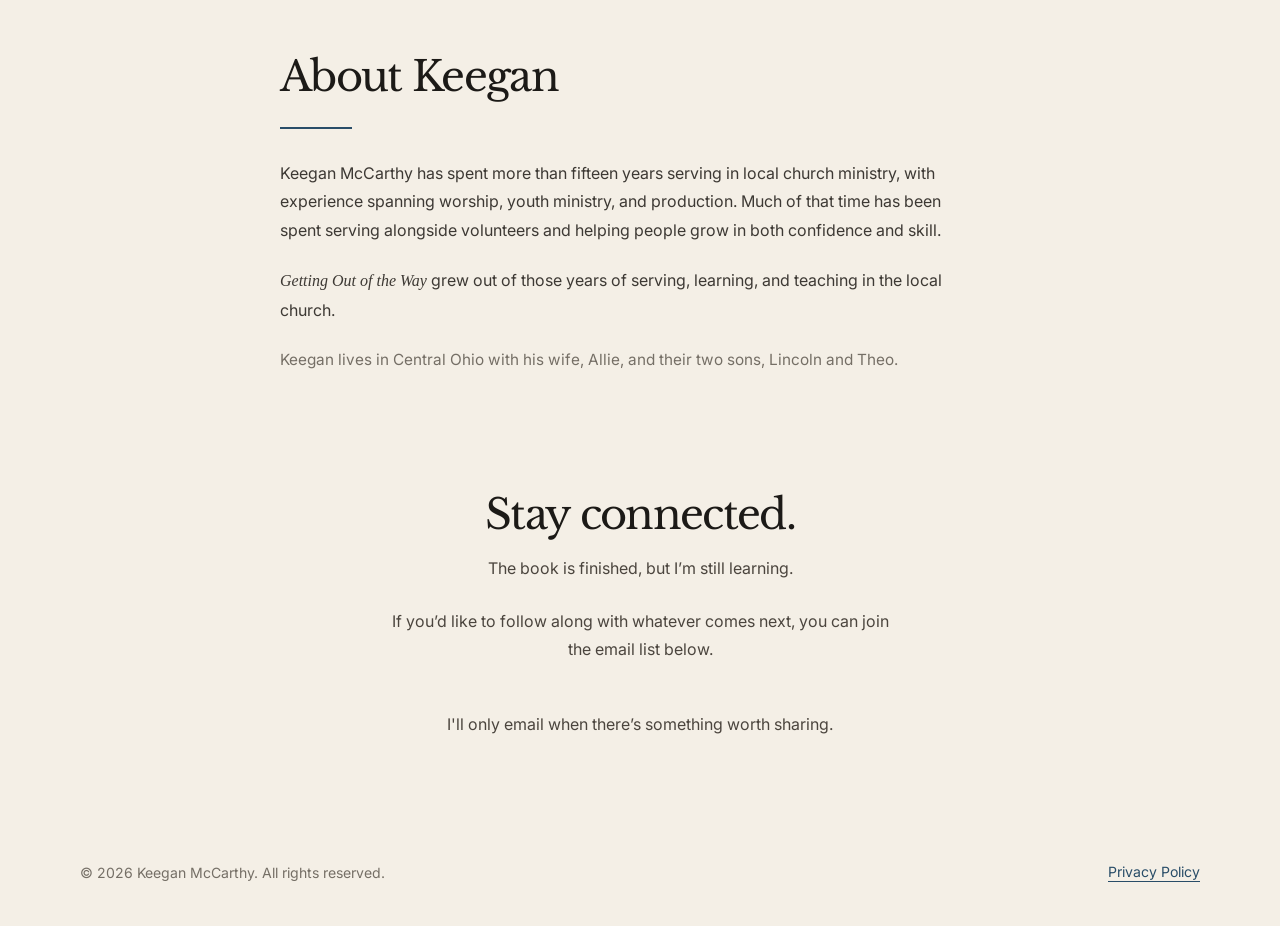
==== commit 5d4a398b: "Launch website update" ====
--- a/index.html
+++ b/index.html
@@ -45,6 +45,7 @@
   <link rel="preconnect" href="https://fonts.googleapis.com">
   <link rel="preconnect" href="https://fonts.gstatic.com" crossorigin>
   <link href="https://fonts.googleapis.com/css2?family=Inter:wght@400;500;600;700;800&family=Libre+Baskerville:ital,wght@0,400;0,700;1,400&family=Oswald:wght@500;600;700&display=swap" rel="stylesheet">
+
   <link rel="stylesheet" href="styles.css" />
 
   <!-- MailerLite Universal -->
@@ -60,16 +61,24 @@
 
 <body>
   <main>
+
+    <!-- Hero -->
     <section class="hero" aria-labelledby="site-title">
       <div class="hero-inner">
+
         <div class="hero-copy">
           <h1 id="site-title">
             Getting<br>
             Out of<br>
             the <span>Way</span>
           </h1>
+
           <div class="small-rule" aria-hidden="true"></div>
-          <p class="subtitle">A practical framework<br>for better church sound</p>
+
+          <p class="subtitle">
+            A practical framework<br>
+            for better church sound
+          </p>
 
           <div class="hero-story">
             <p>I spent years trying to get the best sound I could from systems that weren’t ideal.</p>
@@ -77,61 +86,123 @@
             <p>It was about learning how to listen.</p>
           </div>
 
-          <a class="button" href="#signup">Join the email list <span aria-hidden="true">→</span></a>
-          <p class="button-note">Be the first to know when the book launches and receive occasional updates.</p>
+          <a
+            class="button"
+            href="https://www.amazon.com/dp/B0HK916XJJ"
+            target="_blank"
+            rel="noopener noreferrer"
+          >
+            Get the book <span aria-hidden="true">→</span>
+          </a>
+
+          <p class="button-note">Available now on Amazon.</p>
         </div>
 
         <div class="hero-book">
           <img
             class="book"
             src="images/book.png"
-            alt="Paperback mockup of Getting Out of the Way by Keegan McCarthy">
+            alt="Paperback mockup of Getting Out of the Way by Keegan McCarthy"
+          >
         </div>
+
       </div>
     </section>
 
+
+    <!-- Core Idea -->
     <section class="closing-idea" aria-labelledby="closing-title">
       <div class="closing-inner">
+
         <h2 id="closing-title">
           The goal isn’t perfection.<br>
           <span>The goal is getting out of the way.</span>
         </h2>
+
         <div class="center-rule" aria-hidden="true"></div>
+
       </div>
     </section>
 
+
+    <!-- Endorsement -->
     <section class="testimonial-section" aria-label="Endorsement">
       <figure class="testimonial">
+
         <blockquote>
           <p>&quot;This book is PERFECT for what people need when they're starting out running sound. This is the kind of material that will make sound engineers better!&quot;</p>
         </blockquote>
+
         <figcaption>
           <cite>Jason Aeschliman</cite>
           <span>Owner, New Sound Studio</span>
           <span>Production Manager &amp; Front-of-House Engineer for Unspoken and Tasha Layton</span>
         </figcaption>
+
       </figure>
     </section>
 
+
+<!-- About -->
+<section class="about-section" aria-labelledby="about-title">
+  <div class="about-inner">
+
+    <h2 id="about-title">About Keegan</h2>
+
+    <div class="small-rule" aria-hidden="true"></div>
+
+    <div class="about-copy">
+      <p>
+        Keegan McCarthy has spent more than fifteen years serving in local church ministry, with experience spanning worship, youth ministry, and production. Much of that time has been spent serving alongside volunteers and helping people grow in both confidence and skill.
+      </p>
+
+      <p>
+        <em>Getting Out of the Way</em> grew out of those years of serving, learning, and teaching in the local church.
+      </p>
+
+      <p class="about-personal">
+        Keegan lives in Central Ohio with his wife, Allie, and their two sons, Lincoln and Theo.
+      </p>
+    </div>
+
+  </div>
+</section>
+
+
+    <!-- Email Signup -->
     <section class="signup-section" id="signup" aria-labelledby="signup-title">
       <div class="signup-inner">
-        <h2 id="signup-title">Follow the journey.</h2>
-        <p>The book isn’t available yet, but I’d love to keep you updated as it moves toward publication.</p>
+
+        <h2 id="signup-title">Stay connected.</h2>
+
+        <p>The book is finished, but I’m still learning.</p>
+
+        <p>If you’d like to follow along with whatever comes next, you can join the email list below.</p>
 
         <div class="signup-form">
           <div class="ml-embedded" data-form="kvaGo1"></div>
-          <p class="signup-small">I'll only email when there’s something worth sharing.</p>
+
+          <p class="signup-small">
+            I'll only email when there’s something worth sharing.
+          </p>
         </div>
+
       </div>
     </section>
+
   </main>
 
+
+  <!-- Footer -->
   <footer class="site-footer">
+
     <p>&copy; 2026 Keegan McCarthy. All rights reserved.</p>
+
     <nav aria-label="Footer navigation">
       <a href="privacy-policy.html">Privacy Policy</a>
-      <a href="mailto:hello@example.com">Contact</a>
     </nav>
+
   </footer>
+
 </body>
-</html>
+</html>
--- a/styles.css
+++ b/styles.css
@@ -21,9 +21,7 @@
   margin: 0;
   min-height: 100%;
   color: var(--ink);
-  background:
-    radial-gradient(circle at 78% 12%, rgba(41, 77, 104, 0.055), transparent 32rem),
-    linear-gradient(180deg, var(--paper) 0%, var(--paper) 72%, var(--paper-deep) 100%);
+  background: var(--paper);
   font-family: "Inter", system-ui, -apple-system, BlinkMacSystemFont, "Segoe UI", sans-serif;
   line-height: 1.6;
 }
@@ -36,6 +34,7 @@
 main {
   overflow: hidden;
 }
+
 
 /* Hero */
 
@@ -161,12 +160,11 @@
   transform: translateY(-8px);
 }
 
+
 /* Closing Idea */
 
 .closing-idea {
   padding: clamp(74px, 8.5vw, 120px) 24px clamp(74px, 8.5vw, 112px);
-  border-top: 1px solid rgba(214, 199, 181, 0.72);
-  background: rgba(255, 252, 247, 0.24);
 }
 
 .closing-inner {
@@ -192,17 +190,17 @@
   margin: clamp(32px, 4vw, 46px) auto 0;
 }
 
+
 /* Testimonial */
 
 .testimonial-section {
-  padding: clamp(64px, 8vw, 104px) 24px;
-  border-top: 1px solid rgba(214, 199, 181, 0.72);
+  padding: clamp(54px, 6vw, 78px) 24px clamp(34px, 4vw, 52px);
 }
 
 .testimonial {
-  width: min(780px, 100%);
+  width: min(680px, 100%);
   margin: 0 auto;
-  text-align: center;
+  text-align: left;
 }
 
 .testimonial blockquote {
@@ -212,26 +210,21 @@
 .testimonial blockquote p {
   margin: 0;
   font-family: "Libre Baskerville", Georgia, serif;
-  font-size: clamp(1.3rem, 2.25vw, 1.85rem);
+  font-size: clamp(1.1rem, 1.55vw, 1.4rem);
   font-weight: 400;
+  line-height: 1.75;
+  letter-spacing: -0.015em;
+}
+
+.testimonial figcaption {
+  margin-top: 26px;
+  color: var(--muted);
+  font-size: 0.88rem;
   line-height: 1.65;
-  letter-spacing: -0.025em;
-}
-
-.testimonial figcaption {
-  margin-top: clamp(28px, 3.5vw, 38px);
-  color: var(--muted);
-  font-size: 0.92rem;
-  line-height: 1.7;
 }
 
 .testimonial figcaption::before {
-  content: "";
-  display: block;
-  width: 48px;
-  height: 2px;
-  margin: 0 auto 22px;
-  background: var(--blue);
+  content: none;
 }
 
 .testimonial cite,
@@ -246,11 +239,60 @@
   font-weight: 700;
 }
 
+
+/* About */
+
+.about-section {
+  padding: clamp(38px, 4.5vw, 62px) 24px;
+}
+
+.about-inner {
+  width: min(720px, 100%);
+  margin: 0 auto;
+}
+
+.about-section h2 {
+  margin: 0;
+  font-family: "Libre Baskerville", Georgia, serif;
+  font-size: clamp(2rem, 3.25vw, 2.75rem);
+  font-weight: 400;
+  line-height: 1.25;
+  letter-spacing: -0.04em;
+}
+
+.about-section .small-rule {
+  margin: 24px 0 30px;
+}
+
+.about-copy {
+  max-width: 680px;
+}
+
+.about-copy p {
+  margin: 0 0 22px;
+  color: #3d3934;
+  font-size: clamp(1rem, 1.2vw, 1.08rem);
+  line-height: 1.78;
+}
+
+.about-copy p:last-child {
+  margin-bottom: 0;
+}
+
+.about-copy em {
+  font-family: "Libre Baskerville", Georgia, serif;
+}
+
+.about-personal {
+  color: var(--muted) !important;
+  font-size: 0.96rem !important;
+}
+
+
 /* Signup Section */
 
 .signup-section {
-  padding: clamp(58px, 7vw, 92px) 24px clamp(44px, 6vw, 72px);
-  background: linear-gradient(180deg, rgba(233, 223, 209, 0.82), rgba(244, 239, 230, 0.52));
+  padding: clamp(38px, 4.5vw, 60px) 24px clamp(44px, 6vw, 72px);
 }
 
 .signup-inner {
@@ -275,6 +317,7 @@
   font-size: clamp(1rem, 1.25vw, 1.08rem);
   line-height: 1.72;
 }
+
 
 /* Signup Form */
 
@@ -346,6 +389,7 @@
   text-align: center;
 }
 
+
 /* Footer */
 
 .site-footer {
@@ -355,7 +399,6 @@
   display: flex;
   justify-content: space-between;
   gap: 28px;
-  border-top: 1px solid rgba(214, 199, 181, 0.86);
   color: var(--muted);
 }
 
@@ -381,6 +424,7 @@
   color: var(--blue-dark);
 }
 
+
 /* Privacy Policy */
 
 .policy-page {
@@ -408,6 +452,7 @@
 .policy-content a {
   color: var(--blue);
 }
+
 
 /* Responsive */
 
@@ -478,6 +523,7 @@
 
   .closing-idea,
   .testimonial-section,
+  .about-section,
   .signup-section {
     padding-left: 18px;
     padding-right: 18px;
@@ -487,6 +533,25 @@
     line-height: 1.55;
   }
 
+  .about-section {
+    padding-top: 38px;
+    padding-bottom: 38px;
+  }
+
+  .about-section .small-rule {
+    margin-top: 20px;
+    margin-bottom: 26px;
+  }
+
+  .about-copy p {
+    font-size: 1rem;
+    line-height: 1.7;
+  }
+
+  .signup-section {
+    padding-top: 38px;
+  }
+
   .signup-form {
     max-width: 100%;
   }
@@ -510,6 +575,9 @@
     justify-content: flex-start;
   }
 }
+
+
+/* Signup States */
 
 .signup-form button:disabled {
   opacity: 0.75;
@@ -535,6 +603,7 @@
   margin: 0;
   color: var(--muted);
 }
+
 
 /* Clean up MailerLite embed */
 
@@ -575,4 +644,4 @@
   background: var(--blue) !important;
   border-color: var(--blue) !important;
   font-weight: 700 !important;
-}
+}
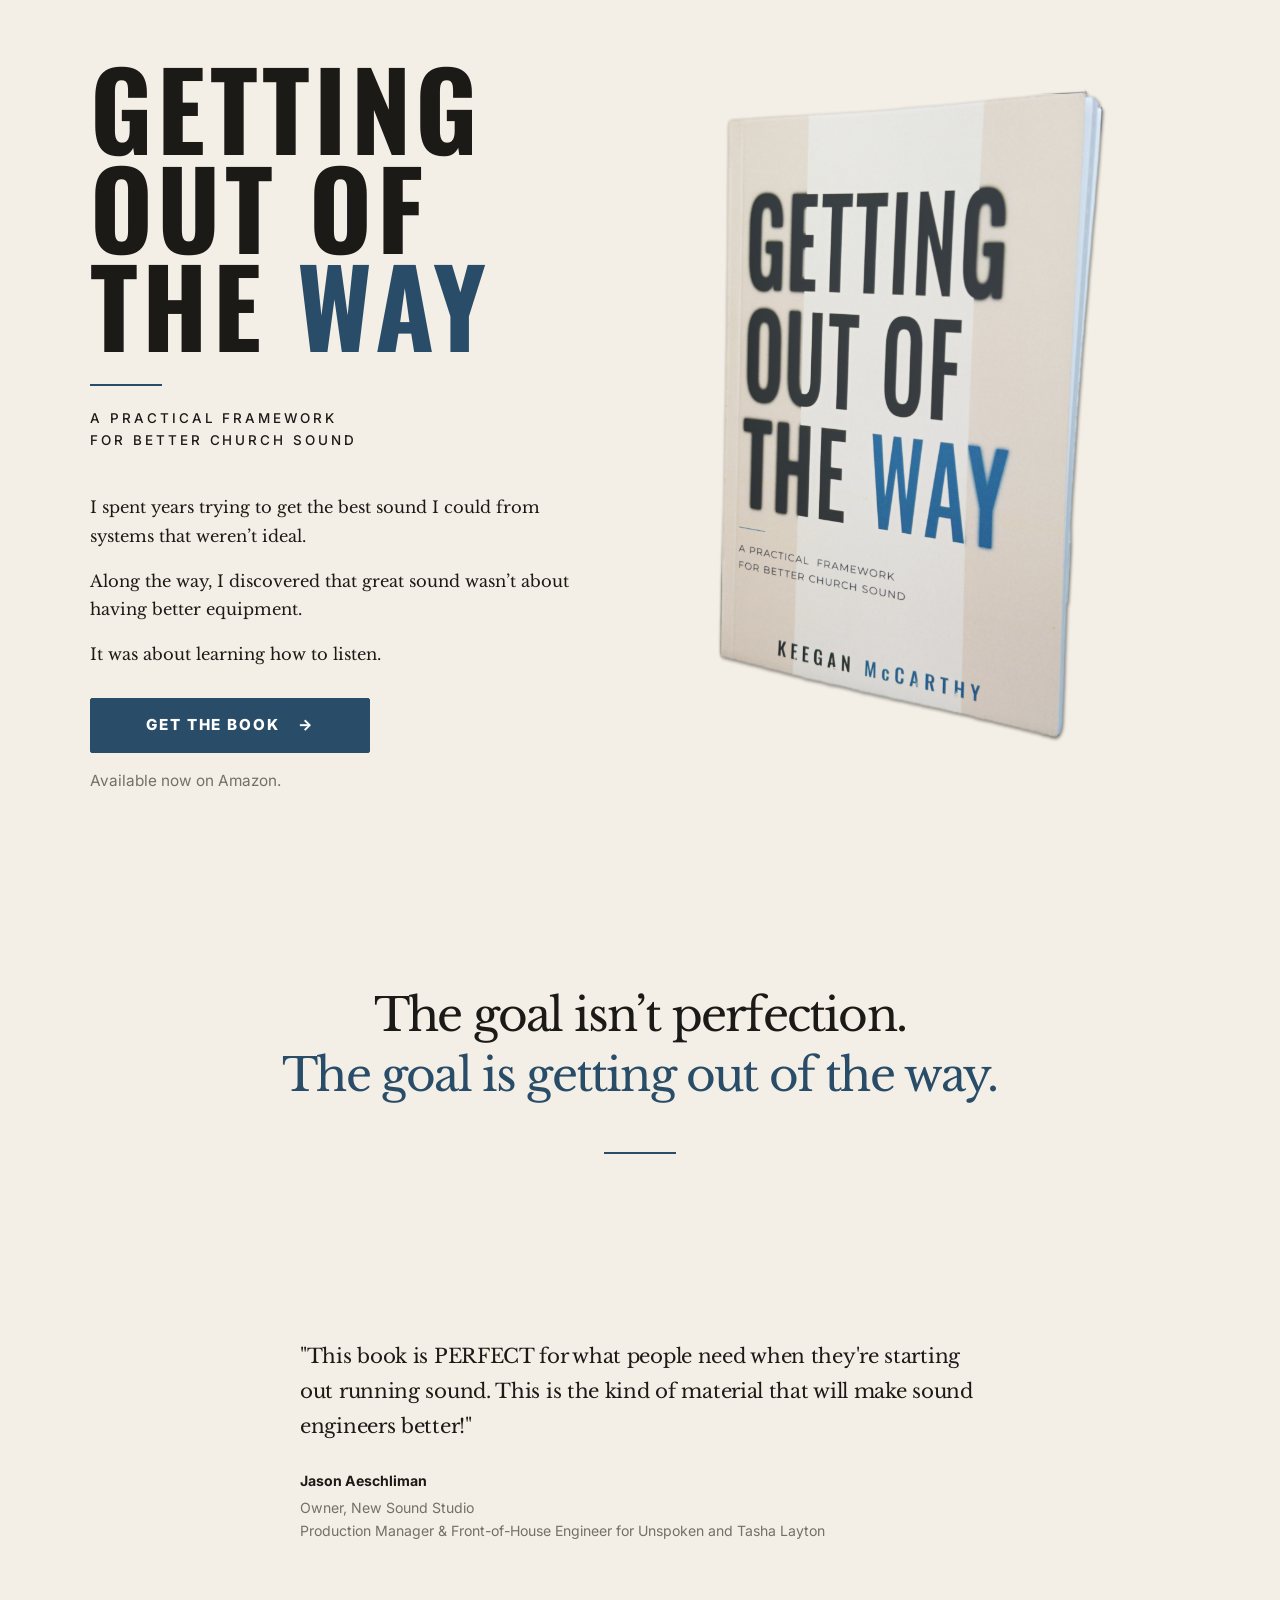
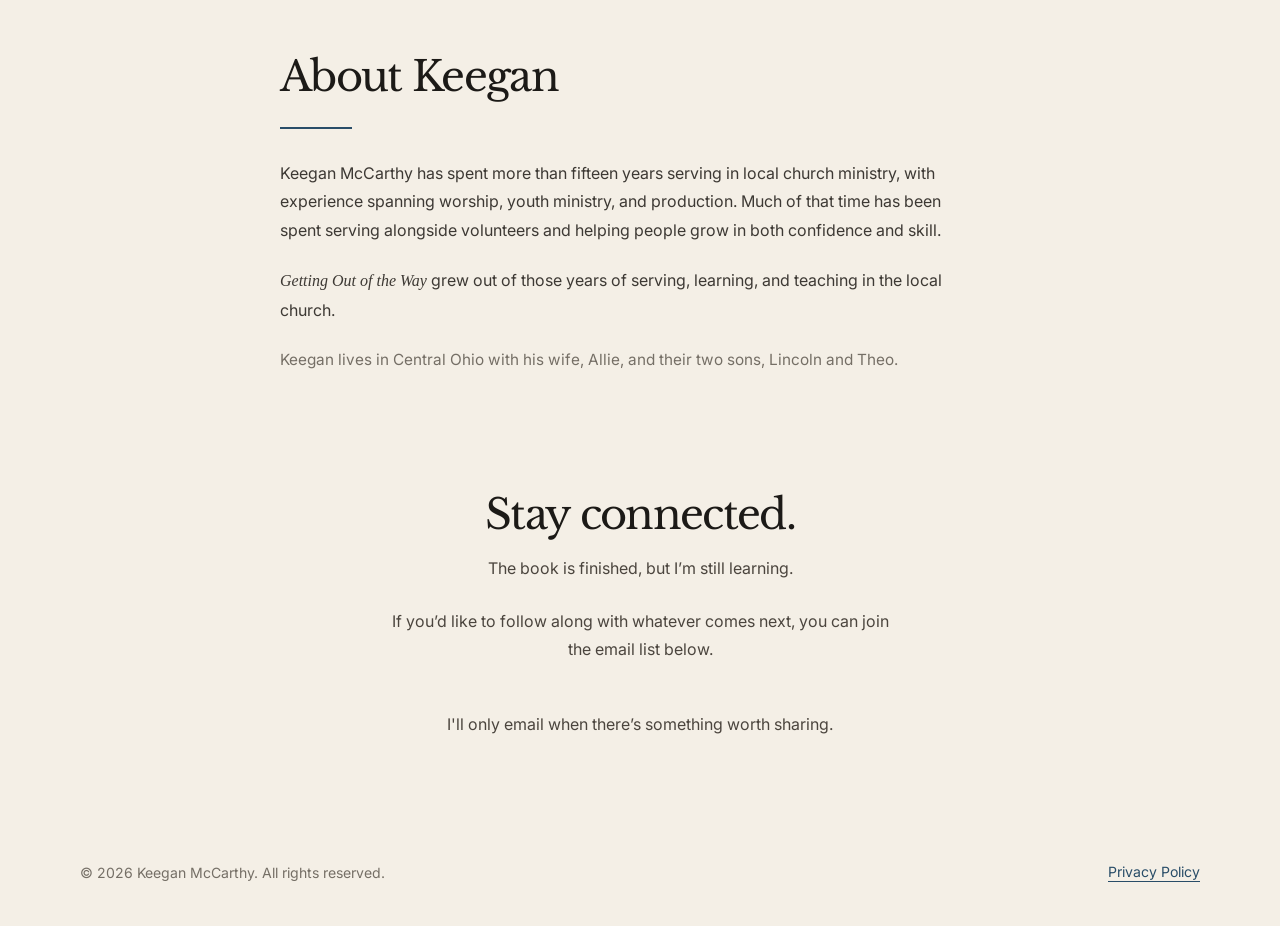
==== commit 911e2a55: "new book image" ====
--- a/index.html
+++ b/index.html
@@ -1,3 +1,4 @@
+
 <!DOCTYPE html>
 <html lang="en">
 <head>
@@ -14,13 +15,13 @@
   <meta property="og:description" content="A practical framework for better church sound—built around learning how to listen." />
   <meta property="og:type" content="book" />
   <meta property="og:url" content="https://gettingoutofthewaybook.com/" />
-  <meta property="og:image" content="https://gettingoutofthewaybook.com/images/book.png" />
+  <meta property="og:image" content="https://gettingoutofthewaybook.com/images/book-new.png" />
   <meta property="og:image:alt" content="Cover of Getting Out of the Way by Keegan McCarthy" />
 
   <meta name="twitter:card" content="summary_large_image" />
   <meta name="twitter:title" content="Getting Out of the Way" />
   <meta name="twitter:description" content="A practical framework for better church sound—built around learning how to listen." />
-  <meta name="twitter:image" content="https://gettingoutofthewaybook.com/images/book.png" />
+  <meta name="twitter:image" content="https://gettingoutofthewaybook.com/images/book-new.png" />
 
   <link rel="icon" href="images/book.png" />
 
@@ -36,7 +37,7 @@
     },
     "description": "Getting Out of the Way is a practical framework for church sound volunteers, worship leaders, and production teams learning how to listen, mix with clarity, and serve their church with better sound.",
     "url": "https://gettingoutofthewaybook.com/",
-    "image": "https://gettingoutofthewaybook.com/images/book.png",
+    "image": "https://gettingoutofthewaybook.com/images/book-new.png",
     "inLanguage": "en",
     "bookFormat": "https://schema.org/Paperback"
   }
@@ -101,8 +102,8 @@
         <div class="hero-book">
           <img
             class="book"
-            src="images/book.png"
-            alt="Paperback mockup of Getting Out of the Way by Keegan McCarthy"
+            src="images/book-new.png"
+            alt="Photograph of Getting Out of the Way, a paperback book by Keegan McCarthy"
           >
         </div>
 
@@ -205,4 +206,4 @@
   </footer>
 
 </body>
-</html>+</html>
